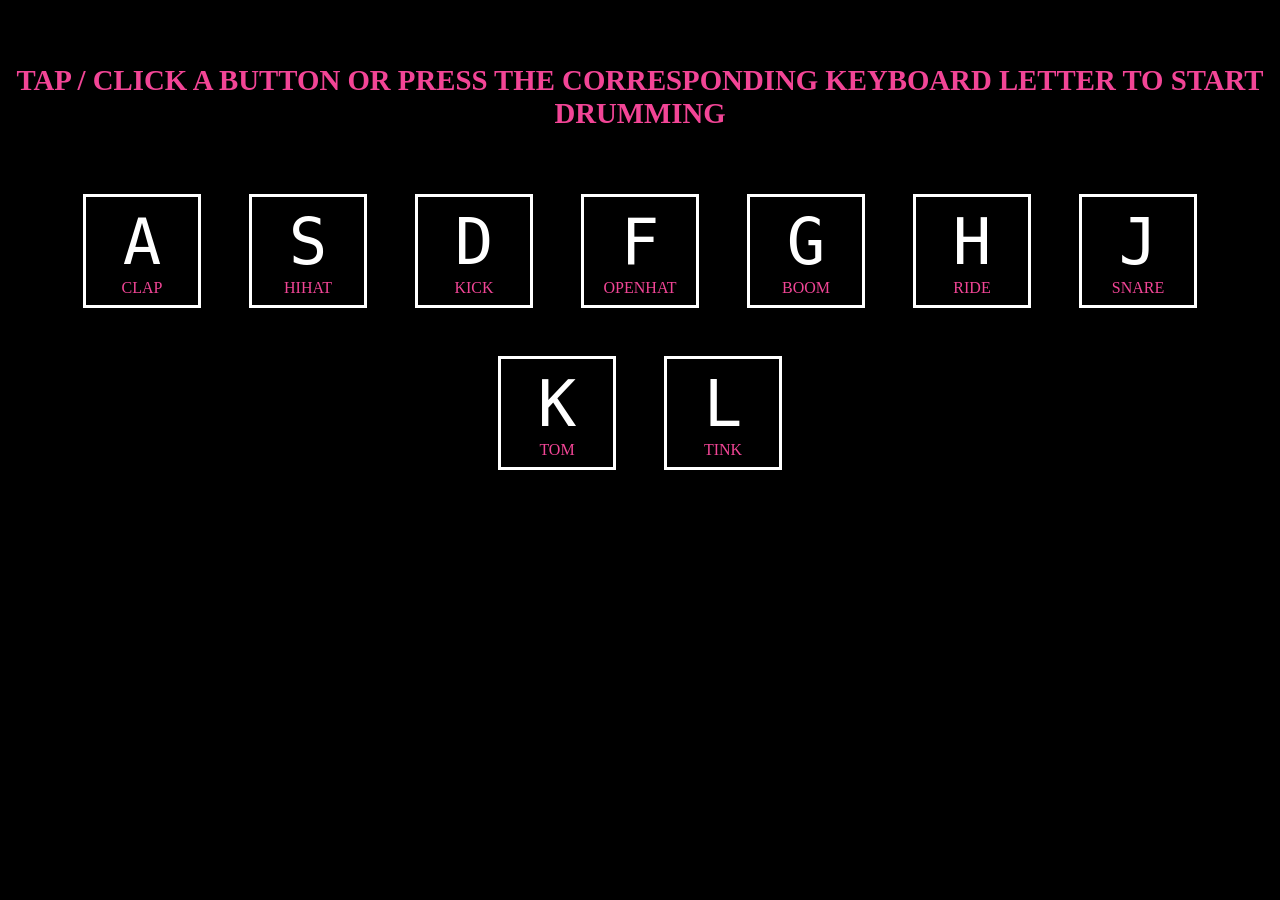
==== index.html @ c5dfd28a "Correct Index" ====
<!DOCTYPE html>
<html lang="en">
  <head>
    <meta charset="UTF-8" />
    <meta http-equiv="X-UA-Compatible" content="IE=edge" />
    <meta name="viewport" content="width=device-width, initial-scale=1.0" />
    <title>The Drum Kit</title>
    <link rel="shortcut icon" href="#" />
    <link rel="stylesheet" href="./style.css" />
  </head>

  <body>
    <h1>
      Tap / Click a button or press the corresponding keyboard letter to start
      drumming
    </h1>
    <div class="keys">
      <div class="key" data-key="65">
        <kbd>a</kbd>
        <span class="sound">clap</span>
      </div>
      <div class="key" data-key="83">
        <kbd>s</kbd>
        <span class="sound">hihat</span>
      </div>
      <div class="key" data-key="68">
        <kbd>d</kbd>
        <span class="sound">kick</span>
      </div>
      <div class="key" data-key="70">
        <kbd>f</kbd>
        <span class="sound">openhat</span>
      </div>
      <div class="key" data-key="71">
        <kbd>g</kbd>
        <span class="sound">boom</span>
      </div>
      <div class="key" data-key="72">
        <kbd>h</kbd>
        <span class="sound">ride</span>
      </div>
      <div class="key" data-key="74">
        <kbd>j</kbd>
        <span class="sound">snare</span>
      </div>
      <div class="key" data-key="75">
        <kbd>k</kbd>
        <span class="sound">tom</span>
      </div>
      <div class="key" data-key="76">
        <kbd>l</kbd>
        <span class="sound">tink</span>
      </div>
    </div>

    <audio preload="auto" data-key="65" src="./sounds/clap.wav"></audio>
    <audio preload="auto" data-key="83" src="./sounds/hihat.wav"></audio>
    <audio preload="auto" data-key="68" src="./sounds/kick.wav"></audio>
    <audio preload="auto" data-key="70" src="./sounds/openhat.wav"></audio>
    <audio preload="auto" data-key="71" src="./sounds/boom.wav"></audio>
    <audio preload="auto" data-key="72" src="./sounds/ride.wav"></audio>
    <audio preload="auto" data-key="74" src="./sounds/snare.wav"></audio>
    <audio preload="auto" data-key="75" src="./sounds/tom.wav"></audio>
    <audio preload="auto" data-key="76" src="./sounds/tink.wav"></audio>

    <script src="./main.js"></script>
  </body>
</html>
---- style.css ----
html {
  background: #000;
  text-transform: uppercase;
}

h1 {
  color: hsl(332, 87%, 61%);
  text-align: center;
  font-size: 1.2rem;
  margin-top: 4rem;
}

.keys {
  align-content: center;
  margin-top: 2rem;
  display: flex;
  justify-content: center;
  align-items: center;
  gap: 1rem;
  flex-wrap: wrap;
}

kbd {
  font-size: 2rem;
}

span {
  color: hsl(332, 87%, 61%);
}

.key {
  border: white 0.2rem solid;
  padding: 0.5rem 2.5rem;
  color: white;
  background: rgba(0, 0, 0, 0.746);
  display: flex;
  flex-direction: column;
  align-items: center;
  transition: all 0.07s;
  width: 1rem;
}

.key:hover {
  cursor: pointer;
}

.playing {
  transform: scale(1.1);
  border-color: hsl(332, 87%, 61%);
  box-shadow: 0 0 0.7rem hsl(332, 87%, 61%);
}

p {
  color: white;
}

@media (min-width: 900px) {
  .keys {
    gap: 3rem;
    margin-top: 4rem;
  }

  h1 {
    font-size: 1.8rem;
  }

  kbd {
    font-size: 4rem;
  }

  .key {
    width: 2rem;
  }
}
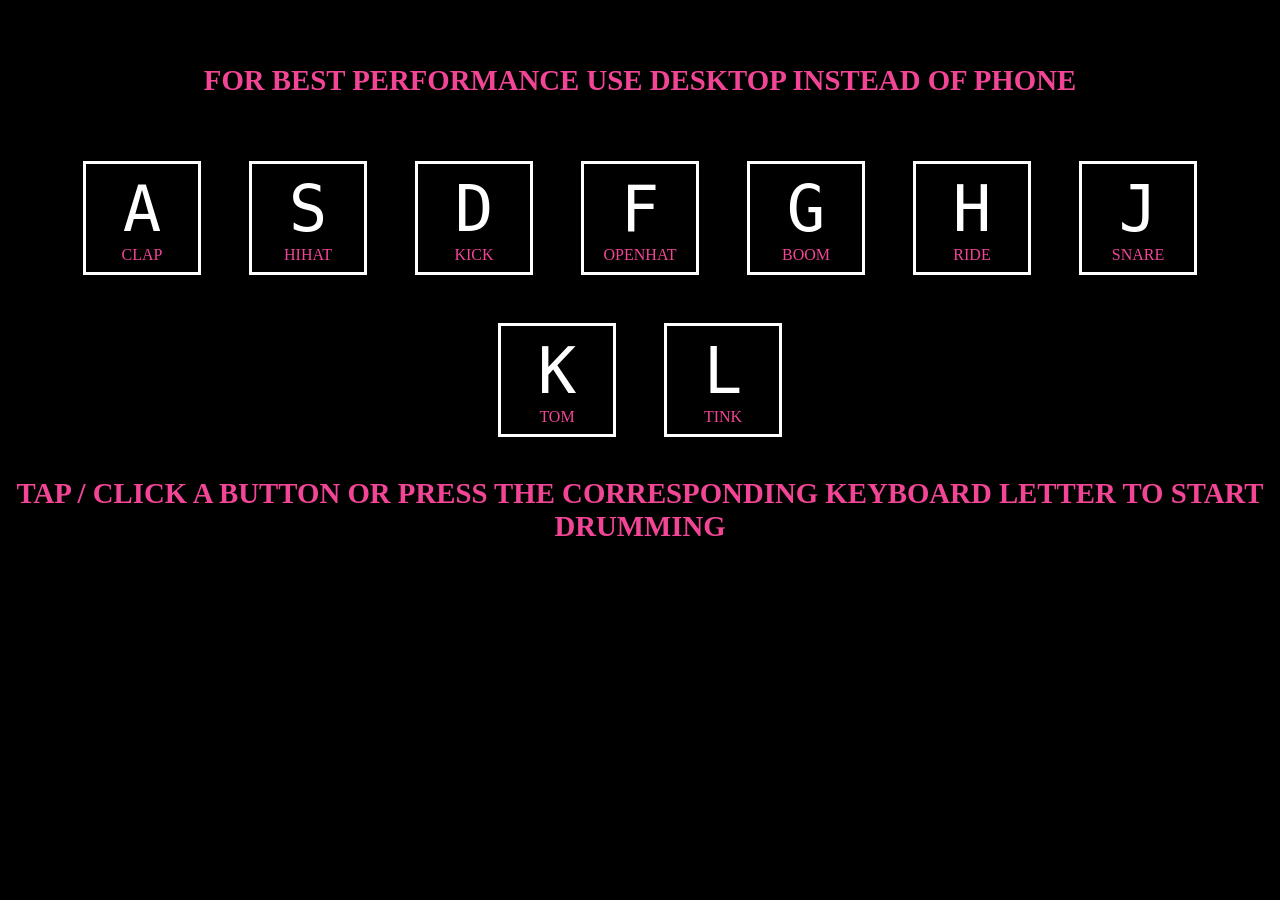
==== commit fdf97af0: "Add App Instructions" ====
--- a/index.html
+++ b/index.html
@@ -10,10 +10,7 @@
   </head>
 
   <body>
-    <h1>
-      Tap / Click a button or press the corresponding keyboard letter to start
-      drumming
-    </h1>
+    <h1>For Best performance use desktop instead of phone</h1>
     <div class="keys">
       <div class="key" data-key="65">
         <kbd>a</kbd>
@@ -52,6 +49,10 @@
         <span class="sound">tink</span>
       </div>
     </div>
+    <h2>
+      Tap / Click a button or press the corresponding keyboard letter to start
+      drumming
+    </h2>
 
     <audio preload="auto" data-key="65" src="./sounds/clap.wav"></audio>
     <audio preload="auto" data-key="83" src="./sounds/hihat.wav"></audio>
--- a/style.css
+++ b/style.css
@@ -3,11 +3,15 @@
   text-transform: uppercase;
 }
 
-h1 {
+h1, h2 {
   color: hsl(332, 87%, 61%);
   text-align: center;
   font-size: 1.2rem;
   margin-top: 4rem;
+}
+
+h2 {
+  margin-top: 2.5rem;
 }
 
 .keys {
@@ -60,7 +64,7 @@
     margin-top: 4rem;
   }
 
-  h1 {
+  h1, h2 {
     font-size: 1.8rem;
   }
 
